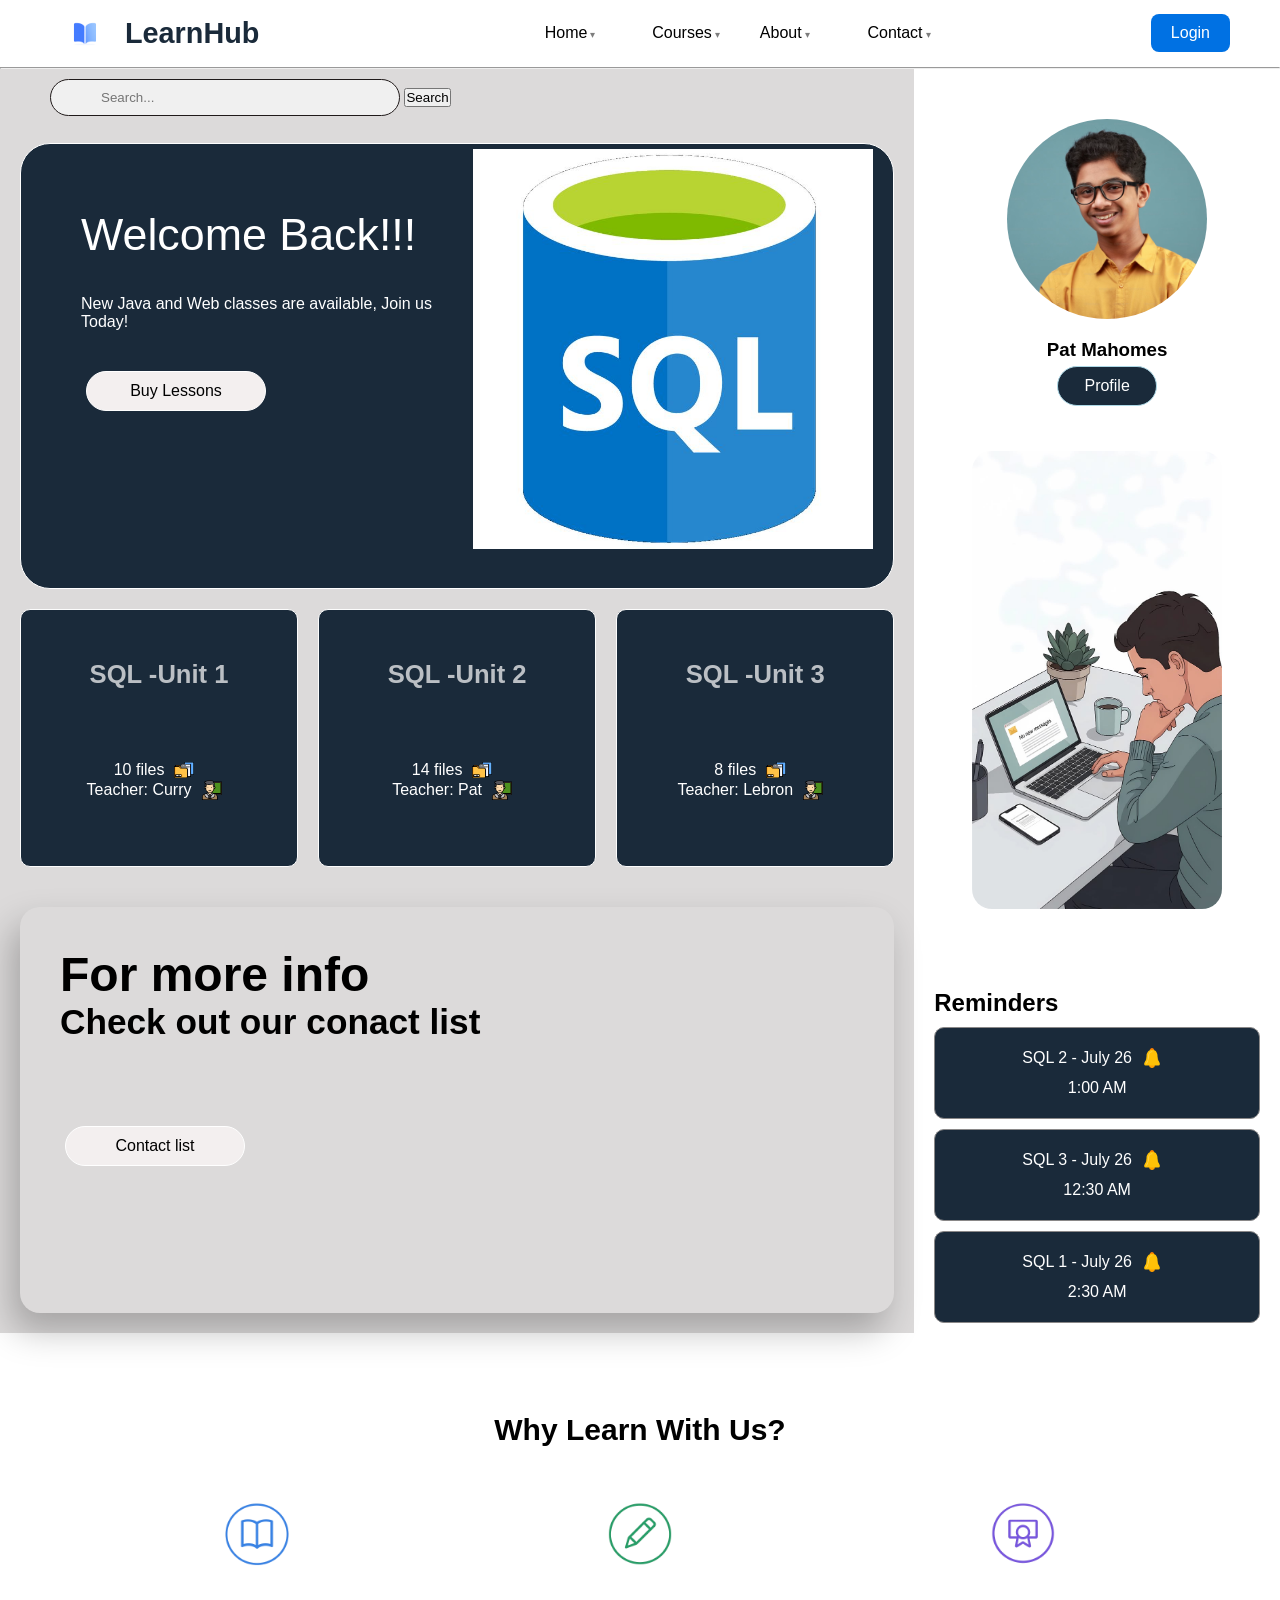
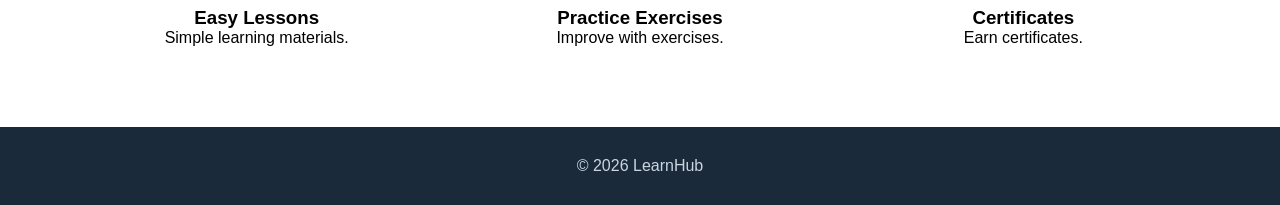
==== html/sql.html @ 4608ab67 "Initial commit" ====
<!DOCTYPE html>
<html lang="en">

<head>
    <meta charset="utf-8" />
    <meta name="viewport" content="width=device-width, initial-scale=1.0" />
    <title>Learnhub Dashboard</title>
    <link rel="stylesheet" href="style.css" />
    <link href="https://fonts.googleapis.com/css2?family=Plus+Jakarta+Sans:wght@400;600;700;900&display=swap"
        rel="stylesheet" />
    <link href="https://fonts.googleapis.com/css2?family=Material+Symbols+Outlined:wght,FILL@100..700,0..1&display=swap"
        rel="stylesheet" />
</head>

<body>
    <section class="Whole">
        <div class="header">
            <div class="header-logo">
                <div class="book-logo"><img src="../logos/book_logo.png">
                </div>
                <div class="logo">LearnHub</div>
            </div>

            <ul class="nav">
                <li class="nav-item">
                    <span>Home</span>
                    <ul class="dropdown">
                        <li><a href="blank_space">Dashboard</a></li>
                        <li><a href="blank_space">Blog</a></li>
                        <li><a href="blank_space">Community</a></li>
                        <li><a href="blank_space">Events</a></li>
                    </ul>
                </li>
                <li class="nav-item">
                    <span>Courses</span>
                    <ul class="dropdown">
                        <li><a href="blank_space">Web Development</a></li>
                        <li><a href="blank_space">Data Science</a></li>
                        <li><a href="blank_space">Python Programming </a></li>
                        <li><a href="blank_space">JavaScript</a></li>
                        <li><a href="blank_space">UI / UX Design</a></li>
                        <li><a href="blank_space">Cloud Computing</a></li>
                    </ul>
                </li>
                <li class="nav-item">
                    <span>About</span>
                    <ul class="dropdown">
                        <li><a href="blank_space">Our Story</a></li>
                        <li><a href="blank_space">Our Team</a></li>
                        <li><a href="blank_space">Careers</a></li>
                        <li><a href="blank_space">Mission &amp; Vision</a></li>
                        <li><a href="blank_space">Testimonials</a></li>
                    </ul>
                </li>
                <li class="nav-item">
                    <span>Contact</span>
                    <ul class="dropdown">
                        <li><a href="blank_space">Support</a></li>
                        <li><a href="blank_space">Sales</a></li>
                        <li><a href="blank_space">Feedback</a></li>
                        <li><a href="blank_space">Find Us</a></li>
                        <li><a href="blank_space">Newsletter</a></li>
                    </ul>
                </li>
            </ul>
            <div class="login"><a href="blank-space">Login</a>
            </div>
        </div>
        <hr>
        <div class="main">

            <div class="page">
                <div class="search">
                    <form>
                        <input type="search" placeholder="Search...">
                        <button type="submit">Search</button>
                    </form>
                </div>
                <div class="inpage">
                    <div class="welcome">
                        <span>Welcome Back!!!</span>
                        <p>New Java and Web classes are available,
                            Join us Today!<br>
                        </p>
                        <div class="btn1"><a href="#">Buy Lessons</a></div>
                    </div>
                    <div class="books"><img src="../logos/sql_logo"></div>
                </div>

                <div class="Classes">

                    <div class="c1">
                        <h4><a href="https://www.youtube.com/watch?v=AEo4KgwKYoU&list=PLqleLpAMfxGCbdaJ6SoExDfHrTfRDeWeG"
                                class="unit-link1" target="_blank">SQL -Unit 1</a></h4>
                        <div class="img1">10 files<img src="../pictures/file.png"></div>
                        <div class="img2">Teacher: Curry<img src="../pictures/teacher.png"></div>
                    </div>
                    <div class="c1">
                        <h4><a href="https://www.youtube.com/watch?v=eIrMbAQSU34&pp=ygULamF2YSB1bml0IDE%3D"
                                class="unit-link2" target="_blank">SQL -Unit 2</a></h4>
                        <div class="img1">14 files<img src="../pictures/file.png"></div>
                        <div class="img2">Teacher: Pat<img src="../pictures/teacher.png"></div>
                    </div>
                    <div class="c1">
                        <h4><a href="https://www.youtube.com/watch?v=VHbSopMyc4M&list=PLBlnK6fEyqRjicb0pe9mrbrXZ36V7WkyJ"
                                class="unit-link3" target="_blank">SQL -Unit 3</a></h4>
                        <div class="img1">8 files<img src="../pictures/file.png"></div>
                        <div class="img2">Teacher: Lebron<img src="../pictures/teacher.png"></div>
                    </div>
                </div>
                <div class="inpage1">
                    <div class="welcome1">
                        <h2>For more info</h2>
                        <h4>Check out our conact list</h4>
                        <div class="btn1"><a href="#">Contact list</a></div>
                    </div>



                </div>
            </div>
            <div class="rightnav">
                <div class="profile">
                    <div class="img"><img src="../pictures/profile.jpeg">
                        <h3 class="name">Pat Mahomes</a></h3>
                        <div class="profile-btn"> <a href="#" target="_blank">Profile</a></div>
                    </div>
                </div>
                <div class="calander">
                    <img src="../pictures/student 1.jpeg">
                </div>
                <div class="Reminders">
                    <h2>Reminders</h2>
                    <div class="rem1">
                        <div class="img11">SQL 2 - July 26<img src="../logos/bell.png"></div>
                        1:00 AM
                    </div>
                    <div class="rem1">
                        <div class="img11">SQL 3 - July 26<img src="../logos/bell.png"></div>
                        12:30 AM


                    </div>
                    <div class="rem1">
                        <div class="img11">SQL 1 - July 26<img src="../logos/bell.png"></div>
                        2:30 AM
                    </div>
                </div>
            </div>
        </div>
    </section>

    <div class="features">
        <h2>Why Learn With Us?</h2>
        <div class="feature_grid">
            <div class="feature">
                <img src="../pictures/feature_book.png">
                <h3>Easy Lessons</h3>
                <p>Simple learning materials.</p>
            </div>
            <div class="feature">
                <img src="../pictures/feature_pen.png">
                <h3>Practice Exercises</h3>
                <p>Improve with exercises.</p>
            </div>
            <div class="feature">
                <img src="../pictures/feature_certificate.png">
                <h3>Certificates</h3>
                <p>Earn certificates.</p>
            </div>
        </div>
    </div>
    <div class="footer">
        &copy; 2026 LearnHub
    </div>
---- html/style.css ----
* {
  margin: 0;
  padding: 0;
  box-sizing: border-box;
}

body {
  font-family: Arial, sans-serif;
}

.Whole {
  background-color: white
}

.header {
  display: grid;
  grid-template-columns: 1fr 2fr 1fr;
  align-items: center;
  padding: 10px 50px;
}

.header-logo {
  display: flex;
  align-items: center;
  gap: 5px;
}

.book-logo img {
  width: 70px;
  height: auto;
  display: block;
}

.logo {
  font-weight: 700;
  font-size: 1.8rem;
  color: #1a2a3a;
}

/* Navigation */
.nav {
  display: grid;
  grid-template-columns: 1fr 1fr 1fr 1fr;
  justify-content: center;
  justify-self: end;
  gap: 40px;
  list-style: none;
}

.nav-item {
  position: relative;
  cursor: pointer;
}


.nav-item>span {
  font-weight: 500;
  color: black;
}

.nav-item>span:hover {
  color: #0071e3;
}

/* Down‑arrow */
.nav-item>span::after {
  content: "\25BE";
  font-size: 10px;
  opacity: 0.5;
  margin-left: 3px;
}

.dropdown {
  position: absolute;
  min-width: 180px;
  border-radius: 18px;
  background-color: white;
  opacity: 0;
  visibility: hidden;
  list-style: none;
}

/* Show dropdown on hover */
.nav-item:hover .dropdown {
  opacity: 1;
  visibility: visible;
}

.dropdown li a {
  display: block;
  padding: 8px 19px;
  color: #000000;
  text-decoration: none;
  border-radius: 8px;
}

.dropdown li a:hover {
  background: #f0f7ff;
  color: #0071e3;
}



/* Login button */


.login {
  justify-self: end;
  background: #0071e3;
  color: white;
  padding: 10px 20px;
  border-radius: 8px;
  cursor: pointer;
}

.login a {
  text-decoration: none;
  color: white;
}

.login:hover {
  background: #13355A;
}


/* Main */

.main {
  display: grid;
  grid-template-columns: 5fr 2fr;
  width: 100%;
}

input[type="search"] {
  width: 100%;
  max-width: 350px;
  padding: 10px 20px;
  box-sizing: border-box;
  border: 1px solid #201a1a;
  border-radius: 20px;
  outline: none;
  padding: 10px 50px;
  background-color: #f0f0f0;
}

img {
  max-width: 100%;
  height: auto;
  display: block;
}

.nav1 {
  display: flex;
  flex-direction: column;
  width: 100%;
}

.list li {
  border: 1px solid #5fa3e6;
  border-radius: 10px;
  background-color: #5fa3e6;
  color: white;
}

.list li :hover {
  background-color: #13355A;
}

.logo1 img {
  width: 100px;
}

.list ul li {
  text-decoration: none;
  list-style: none;
}

.l1 {
  margin: 20px;
  width: auto;
}

.i1 {
  width: 20px;
  position: center;
  margin: 5px;
  text-align: center;
}

.list a {
  margin: 5px;
  text-align: center;
  display: flex;
  align-items: center;
  text-decoration: none;
  color: #000000;
}

.page {
  display: grid;
  grid-template-rows: 0.5fr 3fr 2fr 3fr;
  margin: 0;
  background-color: rgb(220, 218, 218);

}

.search {
  padding: 10px 50px
}

.Classes {
  display: grid;
  grid-template-columns: 1.5fr 1.5fr 1.5fr;
  gap: 20px;
  margin: 20px;
}

.c1 {
  display: flex;
  flex-direction: column;
  border: 1px solid #fcfcfc;
  background: #1a2a3a;
  padding: 50px 20px;
  color: white;
  border-radius: 10px;
  align-items: center;
}

.c1 h4 {
  padding-bottom: 30%;
}

.inpage {
  display: flex;
  border: 1px solid white;
  background: #1a2a3a;
  padding: 5px 20px;
  border-radius: 30px;

  margin: 0px 20px;

}

.books img {
  width: 400px;

}

.welcome {
  flex: 5;
  text-align: left;
  padding: 60px 40px;
  width: auto;
  max-width: 100%;
  border-radius: 20px;
  width: auto;
  color: white
}

.welcome>span {
  font-size: 280%;
  font-weight: 12%;
}

.welcome p {
  padding-top: 10%;
  padding-bottom: 10%;
}

.inpage1 {
  display: flex;
  padding: 20px;
  margin: 0;
}

.welcome1 {
  flex: 5;
  margin: 0px;
}

.btn1 {
  padding: 10px;
  border: 1px solid rgb(255, 255, 255);
  border-radius: 9999px;
  background-color: rgb(243, 239, 239);
  text-align: center;
  width: 180px;
  margin: 5px;

}



.btn1 a {
  text-decoration: none;
  color: black;
}

.btn1:hover {
  background-color: #1f7ddb;
  color: white;
}

.rightnav {
  display: flex;
  flex-direction: column;
  border-radius: 20px;

}

.profile {
  align-items: center;
  flex: 5;
  color: rgb(0, 0, 0);
  margin-left: 20px;
}

.profile-btn {
  padding: 10px;
  border: 1px solid lightblue;
  border-radius: 9999px;
  background-color: #1a2a3a;
  text-align: center;
  width: 100px;
  margin: 5px;
  color: rgb(0, 0, 0);
}

.profile-btn:hover {
  background-color: #000000;
}

.name {
  margin-top: 20px;
}

.profile-btn a {
  text-decoration: none;
  color: white;
}

.profile img {
  width: 60%;
  max-width: 200px;
  aspect-ratio: 1 / 1;
  border-radius: 50%;
  object-fit: cover;
  font-size: 200%;
}

.img {
  display: flex;
  flex-direction: column;
  align-items: center;
  padding-top: 50px;

}

.welcome1 {
  width: 100%;
  min-height: 250px;
  box-sizing: border-box;


  background-position: center;
  background-size: cover;
  background-repeat: no-repeat;

  border-radius: 20px;
  box-shadow: -8px 18px 35px rgba(0, 0, 0, 0.25);

  padding: 40px;
  text-align: left;
}

.welcome1 h2 {
  font-size: 300%;
}

.welcome1 h4 {
  padding-bottom: 10%;
  font-size: 220%;
}

.welcome1 btn1 {
  font-size: 190%;
}

.Classes .c1 .img1 img {
  width: 20px;
  height: 20px;
  margin-right: 10px;
  gap: 20px;
}

.unit-link1,
.unit-link2,
.unit-link3 {
  text-decoration: none;
  color: white;
  opacity: 0.7;
  font-size: 160%;
}

.unit-link1:hover,
.unit-link2:hover,
.unit-link3:hover {
  opacity: 1;
}


.Classes .c1 .img1 {
  display: flex;
  align-items: center;
  gap: 10px;

}

.Classes .c1 .img2 img {
  width: 20px;
  height: 20px;
  margin-right: 10px;
  gap: 10px;
}

.Classes .c1 .img2 {
  display: flex;
  align-items: center;
  gap: 10px;
}

.Classes .c1 {
  align-items: center;
}


.calander {
  flex: 5;
  margin: 40px 20px;

}

.calander img {
  width: 250px;
  display: block;
  margin: 0 auto;
  border-radius: 20px;
}



/* Reminder*/
.Reminders {
  flex: 5;
  color: rgb(0, 0, 0);
  margin: 40px 20px;
  margin-bottom: 0px;
  gap: 20px;

}

.Reminders .rem1 img {
  width: 20px;
  height: 20px;
  margin-right: 10px;
  gap: 20px;
}

.Reminders .rem1 .img11 {
  display: flex;
  align-items: center;
  gap: 10px;
  align-items: center;
}

.Reminders .rem1 {
  border: 1px solid rgb(138, 136, 136);
  border-radius: 10px;
  background-color: #1a2a3a;
  margin: 10px 0;
  align-items: center;
  color: white;
  line-height: 30px;
}

.Reminders .rem1 {
  border: 1px solid rgb(138, 136, 136);
  border-radius: 10px;
  margin: 10px 0;
  padding: 15px;
  display: flex;
  flex-direction: column;
  justify-content: center;
  align-items: center;
  text-align: center;
}






/* Features */

.features {
  background: white;
  padding: 80px;
}

.features h2 {
  text-align: center;
  margin-bottom: 40px;
  font-size: 30px;
}

.feature_grid {
  display: grid;
  grid-template-columns: repeat(3, 1fr);
  gap: 30px;
}

.feature {
  text-align: center;
}

.feature_grid .feature img {
  width: 100px;
  height: 100px;
  display: block;
  margin: 0 auto 20px;
}

/*Footer*/

.footer {
  text-align: center;
  padding: 30px;
  background: #1a2a3a;
  color: #cbd5e1;
}



/* Responsiveness*/


/* TABLETS (1024px and below) */
@media (max-width: 1024px) {

  .header {
    grid-template-columns: 1fr;
    gap: 20px;
    justify-items: center;
    padding: 20px;
  }

  .nav {
    grid-template-columns: repeat(4, auto);
    justify-content: center;
    gap: 20px;
  }

  .login {
    justify-self: center;
  }

  .main {
    grid-template-columns: 1fr;
    gap: 20px;
  }

  .rightnav {
    display: none;
  }

  .page {
    width: 100%;
  }

  .Classes {
    grid-template-columns: repeat(2, 1fr);
  }

  .books img {
    width: 300px;
  }

  .welcome {
    padding: 60px 40px;
  }

  .welcome1 {
    width: 100%;
  }

  input[type="search"] {
    width: 100%;
    max-width: 350px;
  }

}

/* MOBILE (768px and below) */

@media (max-width:768px) {

  .header {
    grid-template-columns: 1fr;
    text-align: center;
  }

  .header-logo {
    justify-content: center;
  }

  .nav {
    grid-template-columns: repeat(2, auto);
    gap: 15px;
    justify-content: center;
  }

  .main {
    display: flex;
    flex-direction: column;
  }

  .nav1 {
    width: 100%;
  }

  .list ul {
    display: flex;
    flex-wrap: wrap;
    justify-content: center;
    gap: 15px;
  }

  .l1 {
    width: auto;
    margin: 5px;
  }

  .page {
    margin: 0;
    border-radius: 0;
    padding: 15px;
  }

  .search {
    padding: 0;
    margin-bottom: 20px;
  }

  .search form {
    display: flex;
    flex-direction: column;
    gap: 10px;
  }

  input[type="search"] {
    width: 100%;
    max-width: none;
  }

  .search button {
    width: 100%;
    padding: 12px;
  }

  .inpage {
    flex-direction: column;
    align-items: center;
    text-align: center;
    padding: 30px 20px;
  }

  .welcome {
    width: 100%;
    padding: 20px;
  }

  .books img {
    width: 220px;
  }

  .Classes {
    grid-template-columns: 1fr;
  }

  .c1 {
    padding: 30px 20px;
  }

  .inpage1 {
    display: block;
  }

  .welcome1 {
    width: 100%;
    padding: 60px 25px;
  }

  .rightnav {
    display: block;
    margin-top: 30px;
  }

  .profile,
  .calander,
  .Reminders {
    margin: 20px 0;
  }

  .profile img {
    width: 150px;
    height: 150px;
  }

  .calander img {
    width: 100%;
    max-width: 300px;
  }

  .feature_grid {
    display: grid;
    grid-template-columns: 1fr;
  }

}

/* SMALL PHONES (480px) */

@media (max-width:480px) {

  .logo {
    font-size: 1.5rem;
  }

  .book-logo img {
    width: 55px;
  }

  .nav {
    grid-template-columns: 1fr;
    gap: 10px;
  }

  .dropdown {
    position: static;
    opacity: 1;
    visibility: visible;
    display: none;
  }

  .nav-item:hover .dropdown {
    display: block;
  }

  .books img {
    width: 170px;
  }

  .welcome h2 {
    font-size: 26px;
  }

  .welcome h4 {
    font-size: 15px;
  }

  .welcome1 h2 {
    font-size: 24px;
  }

  .btn {
    width: 100%;
    box-sizing: border-box;
  }

  .profile-btn {
    width: 100%;
    box-sizing: border-box;
  }

  .footer {
    padding: 20px;
    font-size: 14px;
  }

  .feature_grid {
    display: grid;
    grid-template-columns: 1fr;
  }

}
/* Large screens */

@media (min-width:1400px) {

  .header,
  .main {
    max-width: 1400px;
    margin-left: auto;
    margin-right: auto;
  }

}
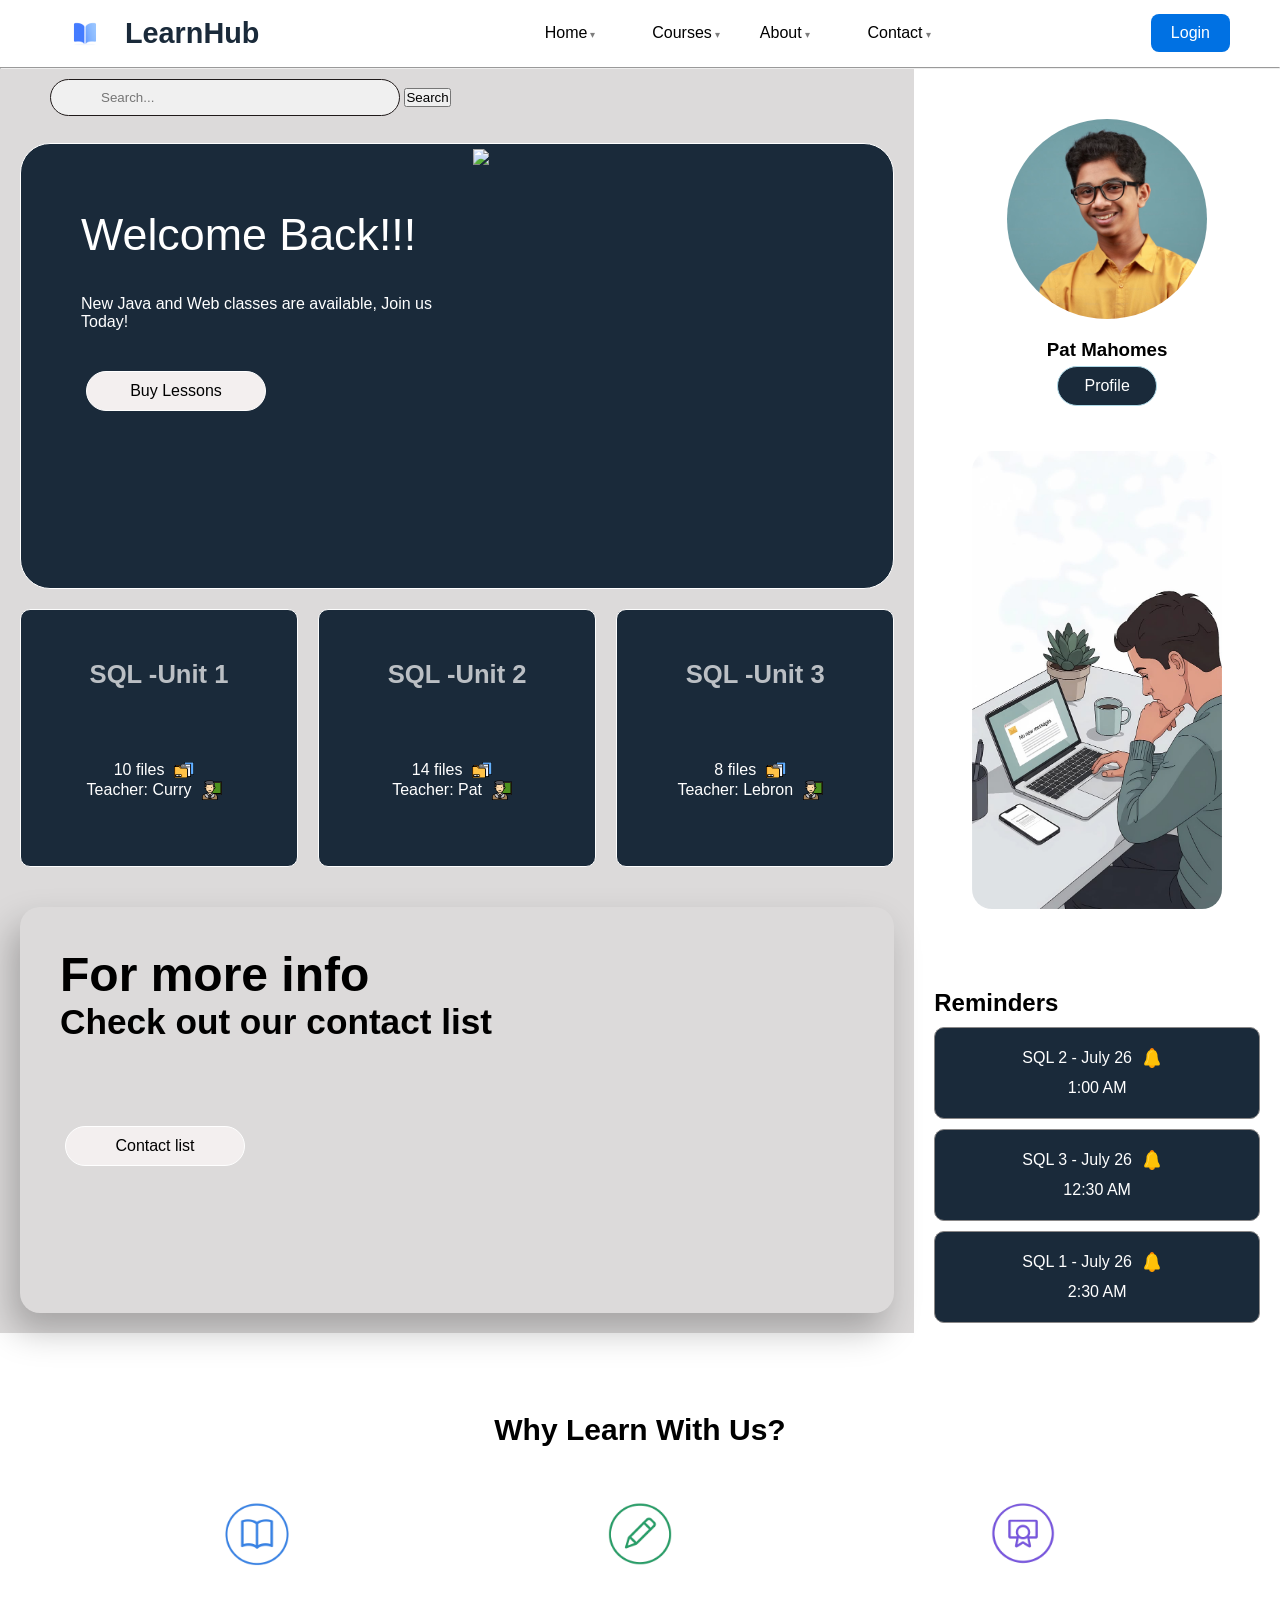
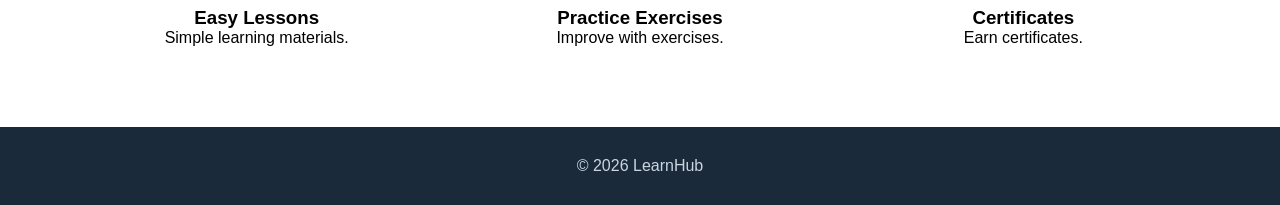
==== commit d39cae12: "Fix SQL logo image path and extension" ====
--- a/html/sql.html
+++ b/html/sql.html
@@ -25,45 +25,45 @@
                 <li class="nav-item">
                     <span>Home</span>
                     <ul class="dropdown">
-                        <li><a href="blank_space">Dashboard</a></li>
-                        <li><a href="blank_space">Blog</a></li>
-                        <li><a href="blank_space">Community</a></li>
-                        <li><a href="blank_space">Events</a></li>
+                        <li><a href="#">Dashboard</a></li>
+                        <li><a href="#">Blog</a></li>
+                        <li><a href="#">Community</a></li>
+                        <li><a href="#">Events</a></li>
                     </ul>
                 </li>
                 <li class="nav-item">
                     <span>Courses</span>
                     <ul class="dropdown">
-                        <li><a href="blank_space">Web Development</a></li>
-                        <li><a href="blank_space">Data Science</a></li>
-                        <li><a href="blank_space">Python Programming </a></li>
-                        <li><a href="blank_space">JavaScript</a></li>
-                        <li><a href="blank_space">UI / UX Design</a></li>
-                        <li><a href="blank_space">Cloud Computing</a></li>
+                        <li><a href="#">Web Development</a></li>
+                        <li><a href="#">Data Science</a></li>
+                        <li><a href="#">Python Programming </a></li>
+                        <li><a href="#">JavaScript</a></li>
+                        <li><a href="#">UI / UX Design</a></li>
+                        <li><a href="#">Cloud Computing</a></li>
                     </ul>
                 </li>
                 <li class="nav-item">
                     <span>About</span>
                     <ul class="dropdown">
-                        <li><a href="blank_space">Our Story</a></li>
-                        <li><a href="blank_space">Our Team</a></li>
-                        <li><a href="blank_space">Careers</a></li>
-                        <li><a href="blank_space">Mission &amp; Vision</a></li>
-                        <li><a href="blank_space">Testimonials</a></li>
+                        <li><a href="#">Our Story</a></li>
+                        <li><a href="#">Our Team</a></li>
+                        <li><a href="#">Careers</a></li>
+                        <li><a href="#">Mission &amp; Vision</a></li>
+                        <li><a href="#">Testimonials</a></li>
                     </ul>
                 </li>
                 <li class="nav-item">
                     <span>Contact</span>
                     <ul class="dropdown">
-                        <li><a href="blank_space">Support</a></li>
-                        <li><a href="blank_space">Sales</a></li>
-                        <li><a href="blank_space">Feedback</a></li>
-                        <li><a href="blank_space">Find Us</a></li>
-                        <li><a href="blank_space">Newsletter</a></li>
+                        <li><a href="#">Support</a></li>
+                        <li><a href="#">Sales</a></li>
+                        <li><a href="#">Feedback</a></li>
+                        <li><a href="#">Find Us</a></li>
+                        <li><a href="#">Newsletter</a></li>
                     </ul>
                 </li>
             </ul>
-            <div class="login"><a href="blank-space">Login</a>
+            <div class="login"><a href="code.html">Login</a>
             </div>
         </div>
         <hr>
@@ -84,7 +84,7 @@
                         </p>
                         <div class="btn1"><a href="#">Buy Lessons</a></div>
                     </div>
-                    <div class="books"><img src="../logos/sql_logo"></div>
+                    <div class="books"><img src="../logos/sql_logo.jpg"></div>
                 </div>
 
                 <div class="Classes">
@@ -111,7 +111,7 @@
                 <div class="inpage1">
                     <div class="welcome1">
                         <h2>For more info</h2>
-                        <h4>Check out our conact list</h4>
+                        <h4>Check out our contact list</h4>
                         <div class="btn1"><a href="#">Contact list</a></div>
                     </div>
 
@@ -122,7 +122,7 @@
             <div class="rightnav">
                 <div class="profile">
                     <div class="img"><img src="../pictures/profile.jpeg">
-                        <h3 class="name">Pat Mahomes</a></h3>
+                        <h3 class="name">Pat Mahomes</h3>
                         <div class="profile-btn"> <a href="#" target="_blank">Profile</a></div>
                     </div>
                 </div>
@@ -172,4 +172,4 @@
     </div>
     <div class="footer">
         &copy; 2026 LearnHub
-    </div>+    </div>
